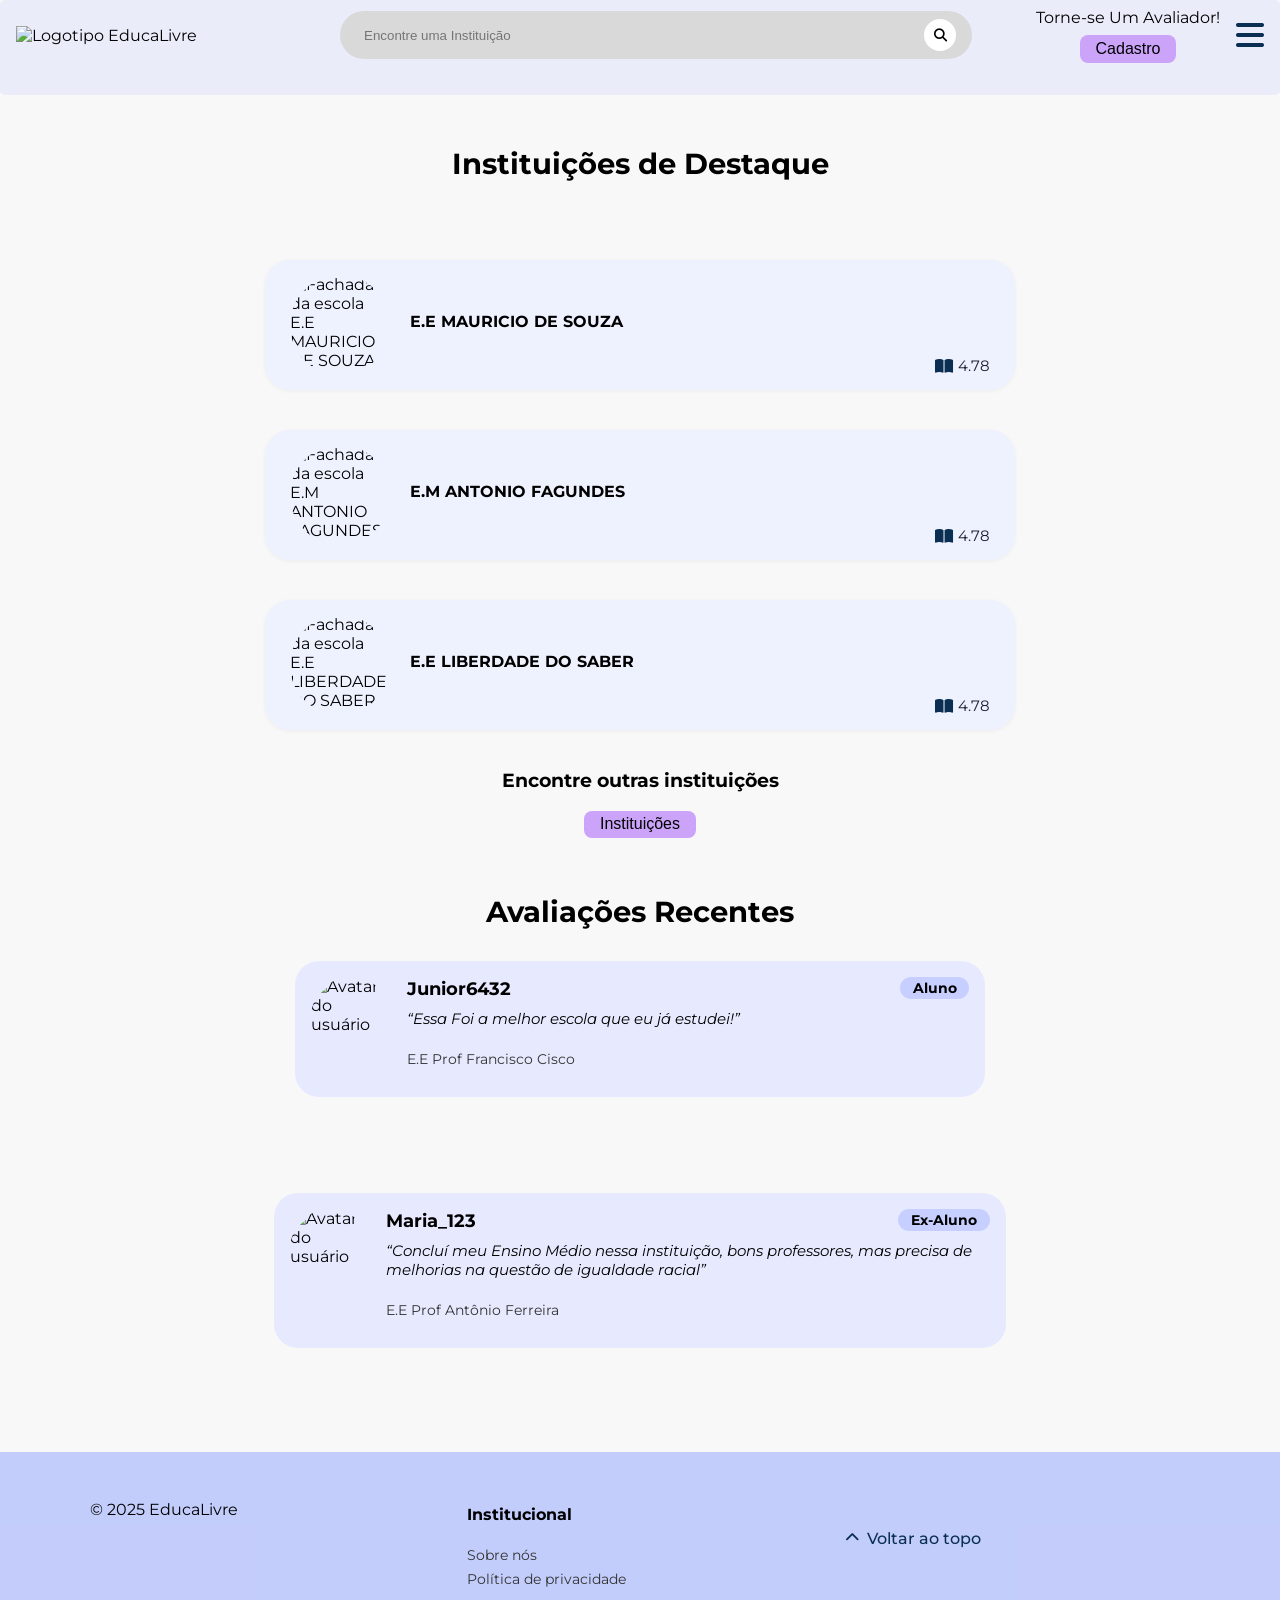
==== pages/index.html @ e604af33 "Termino de menu funcional, terminando alguns ajustes" ====
<!DOCTYPE html>
<html lang="pt-br">

<head>
  <meta charset="UTF-8">
  <meta name="viewport" content="width=device-width, initial-scale=1.0">
  <title>EducaLivre</title>
  <link rel="stylesheet" href="index.css">
  <!-- Font awesome para os ícones -->
  <link rel="stylesheet" href="https://cdnjs.cloudflare.com/ajax/libs/font-awesome/6.5.0/css/all.min.css" />
  <!-- Fonte Montserrat -->
  <link href="https://fonts.googleapis.com/css2?family=Material+Symbols+Outlined" rel="stylesheet" />
  <link href="https://fonts.googleapis.com/css2?family=Montserrat:wght@400;700&display=swap" rel="stylesheet" />
 
</head>

<body>
  <header class="cabecalho">
    <div class="logo">
      <img src="/img/Logo que fica no header.png" alt="Logotipo EducaLivre">
    </div>
    <div class="container-busca">
      <input type="text" placeholder="Encontre uma Instituição">
      <button aria-label="Buscar instituição"><i class="fas fa-search"></i></button>
    </div>
    <div class="actions">
      <span>Torne-se Um Avaliador!</span>
      <button onclick="window.location.href='cadastro.html' " class="cadastro-btn">Cadastro</button>
    </div>
    <div class="menu-icon">
      <i class="fas fa-bars"></i>
    </div>
    <nav class="menu-navegacao">
      <ul>
        <li><a href="index.html">Início</a></li>
        <li><a href="/pages/Sc.html">Sobre Nós</a></li>
        <li><a href="main.html">Instituições</a></li>
      </ul>
    </nav>
  </header>
    
  <main class="conteudo">
    <h1 class="titulo">Instituições de Destaque</h1>

    <section class="cards">
      <div class="container-cards">

        <div class="instituicao-card">
          <img
            src="https://img.freepik.com/vetores-gratis/cena-do-edificio-da-escola-grande_1308-32058.jpg?semt=ais_hybrid&w=740"
            alt="Fachada da escola E.E MAURICIO DE SOUZA" class="imagem-escola" />
          <div class="info-escola">
            <h2 class="nome-escola">E.E MAURICIO DE SOUZA</h2>
          </div>
          <div class="nota">
            <i class="fa-solid fa-book-open" style="color: #0a2f52;"></i>
            <span class="valor">4.78</span>
          </div>
        </div>

        <div class="instituicao-card">
          <img
            src="https://img.freepik.com/vetores-gratis/cena-do-edificio-da-escola-grande_1308-32058.jpg?semt=ais_hybrid&w=740"
            alt="Fachada da escola E.M ANTONIO FAGUNDES" class="imagem-escola" />
          <div class="info-escola">
            <h2 class="nome-escola">E.M ANTONIO FAGUNDES</h2>
          </div>
          <div class="nota">
            <i class="fa-solid fa-book-open" style="color: #0a2f52;"></i>
            <span class="valor">4.78</span>
          </div>
        </div>

        <div class="instituicao-card">
          <img
            src="https://img.freepik.com/vetores-gratis/cena-do-edificio-da-escola-grande_1308-32058.jpg?semt=ais_hybrid&w=740"
            alt="Fachada da escola E.E LIBERDADE DO SABER" class="imagem-escola" />
          <div class="info-escola">
            <h2 class="nome-escola">E.E LIBERDADE DO SABER</h2>
          </div>
          <div class="nota">
            <i class="fa-solid fa-book-open" style="color: #0a2f52;"></i>
            <span class="valor">4.78</span>
          </div>

        </div>

        <h3>Encontre outras instituições</h3>
        <button onclick="window.location.href='main.html' " class="cadastro-btn">Instituições</button>



        <section class="avaliacoes-recentes">
          <h2>Avaliações Recentes</h2>

          <div class="avaliacao-card">
            <img src="https://cdn-icons-png.flaticon.com/512/149/149071.png" alt="Avatar do usuário" class="avatar">
            <div class="avaliacao-conteudo">
              <div class="topo">
                <strong>Junior6432</strong>
                <span class="tag">Aluno</span>
              </div>
              <p class="comentario">“Essa Foi a melhor escola que eu já estudei!”</p>
              <p class="escola">E.E Prof Francisco Cisco</p>
            </div>
          </div>
      </div>

      <div class="avaliacao-card">
        <img src="https://cdn-icons-png.flaticon.com/512/149/149071.png" alt="Avatar do usuário" class="avatar">
        <div class="avaliacao-conteudo">
          <div class="topo">
            <strong>Maria_123</strong>
            <span class="tag">Ex-Aluno</span>
          </div>
          <p class="comentario">
            “Concluí meu Ensino Médio nessa instituição, bons professores, mas precisa de melhorias na questão de
            igualdade racial”
          </p>
          <p class="escola">E.E Prof Antônio Ferreira</p>

        </div>
      </div>
      </div>
    </section>

    </div>

    </section>
  </main>
  <footer class="rodape">
    <div class="rodape-conteudo">


      <p>&copy; 2025 EducaLivre</p>


      <div class="rodape-links">
        <h4>Institucional</h4>
        <ul>
          <li><a href="/pages/Sc.html">Sobre nós</a></li>
          <li><a href="#">Política de privacidade</a></li>
        </ul>
      </div>
      <a href="#" class="voltar-topo">
        <i class="fas fa-chevron-up"></i> Voltar ao topo
      </a>
    </div>
  </footer>
   <script src="./code.js"></script>
</body>

</html>
---- pages/index.css ----
@import url('https://fonts.googleapis.com/css2?family=Montserrat:wght@400;700&display=swap');

body {
  font-family: 'Montserrat', Arial, sans-serif;
  background-color: #f8f6f6c2;
  margin: 0;
}

.cabecalho {
  display: grid;
  gap: 1rem;
  padding: 0.5rem 1rem;
  align-items: center;
  background-color: #5272ff18;
  border-radius: 5px;
  grid-template-areas:
    "logo"
    "busca"
    "actions"
    "menu";
  grid-template-columns: 1fr;
}
/* Ícone do menu (visível sempre) */
.menu-icon {
  grid-area: menu;
  display: flex;
  justify-content: flex-end;
  cursor: pointer;
}

.menu-icon i {
  font-size: 2rem;
}

/* Menu escondido por padrão com altura 0 e transição suave */
.menu-navegacao {
  overflow: hidden;
  max-height: 0;
  transition: max-height 0.4s ease-in-out;
  background-color: white;
  border-radius: 0.5rem;
  padding: 0 1rem;
  margin-top: 0.5rem;
  box-shadow: 0 4px 12px rgba(0,0,0,0.15);
}

/* Quando o menu estiver ativo, ele se expande */
.menu-navegacao.ativo {
  max-height: 500px; /* Valor grande o suficiente para mostrar tudo */
  padding: 1rem;
}

/* Lista interna do menu */
.menu-navegacao ul {
  list-style: none;
  padding: 0;
  margin: 0;
}

.menu-navegacao li {
  margin-bottom: 0.8rem;
}

.menu-navegacao li a {
  text-decoration: none;
  color: #0a2f52;
  font-weight: 600;
  font-size: 1rem;
  transition: color 0.3s;
}

.menu-navegacao li a:hover {
  color: #5272ff;
}

/* Mostra o ícone do menu sempre */
.menu-icon {
  display: flex;
  justify-content: flex-end;
  align-items: center;
  cursor: pointer;
}

.menu-icon i {
  font-size: 2rem;
  color: #0a2f52;
}

@media (min-width: 600px) {
  .cabecalho {
    grid-template-areas:
      "logo busca"
      "actions menu";
    grid-template-columns: 2fr 1fr;
  }
}

@media (min-width: 900px) {
  .cabecalho {
    grid-template-areas:
      "logo busca actions menu";
    grid-template-columns: 260px 1fr auto auto;
  }
}

.logo {
  grid-area: logo;
  display: flex;
  align-items: center;
}

.logo img {
  min-width: 160px;
  max-width: 100%;
}

.container-busca {
  grid-area: busca;
  display: grid;
  grid-template-columns: 1fr auto;
  align-items: center;
  background-color: #d9d9d9;
  border-radius: 2rem;
  padding: 0.5rem 1rem;
  max-width: 600px;
  width: 100%;
  margin: 0 auto;
}

.container-busca input {
  border: none;
  background: transparent;
  outline: none;
  padding: 0.5rem;
  width: 100%;
}

.container-busca button {
  background: white;
  border: none;
  border-radius: 50%;
  width: 2rem;
  height: 2rem;
  display: flex;
  align-items: center;
  justify-content: center;
  cursor: pointer;
}

.actions {
  grid-area: actions;
  display: flex;
  flex-direction: column;
  align-items: center;
  gap: 0.5rem;
}

.cadastro-btn {
  background-color: #cba4f9;
  border: none;
  border-radius: 0.5rem;
  padding: 0.3rem 1rem;
  cursor: pointer;
  font-size: 1rem;
}

.menu-icon {
  grid-area: menu;
  display: flex;
  justify-content: flex-end;
}

.menu-icon i {
  font-size: 2rem;
  cursor: pointer;
}

.conteudo {
  display: flex;
  flex-direction: column;
  align-items: center;
  justify-content: center;
  padding: 2rem;
}

@media (min-width: 600px) {
  .conteudo {
    grid-template-areas:
      "titulo titulo"
      "cards cards";
    grid-template-columns: 1fr 1fr;
  }
}

.titulo {
  grid-area: titulo;
  text-align: center;
  font-size: 1.8rem;
  font-weight: bold;
}

.container-cards {
  display: flex;
  flex-direction: column;
  align-items: center;
  justify-content: center;
  padding: 40px 0;
}

.instituicao-card {
  display: flex;
  align-items: center;
  background-color: #eef2ff;
  border-radius: 25px;
  padding: 15px 25px;
  margin: 20px auto;
  width: 700px;
  max-width: 90%;
  position: relative;
  box-shadow: 0 1px 4px rgba(0, 0, 0, 0.05);
}

.imagem-escola {
  width: 100px;
  height: 100px;
  border-radius: 50%;
  object-fit: cover;
  margin-right: 20px;
}

.info-escola {
  display: flex;
  flex-direction: column;
  justify-content: flex-start;
  flex-grow: 1;
}

.nome-escola {
  font-weight: 700;
  margin: 0 0 8px 0;
  font-size: 1rem;
}

/*ainda não está em uso, é pra quando for colocar os selos*/
.selos {
  display: flex;
  gap: 10px;
}

.selo {
  width: 24px;
  height: 24px;
  border-radius: 50%;
  object-fit: cover;
}

.nota {
  display: flex;
  align-items: center;
  gap: 5px;
  font-size: 0.95rem;
  position: absolute;
  bottom: 15px;
  right: 25px;
  color: #1e1e2f;
}

/* tamanho do icone livro*/
.nota i {
  font-size: 1rem;
}

/* Estilo da seção de avaliações */
.avaliacoes-recentes {
  padding: 2rem;
  max-width: 800px;
  margin: 0 auto;
}

.avaliacoes-recentes h2 {
  text-align: center;
  font-size: 1.8rem;
  font-weight: bold;
  margin-bottom: 2rem;
}

/* Cada avaliação em forma de cartão */
.avaliacao-card {
  display: flex;
  align-items: flex-start;
  background-color: #e7eaff;
  padding: 1rem;
  border-radius: 1.5rem;
  margin-bottom: 1.5rem;
  gap: 1rem;
  width: 700px;
  max-width: 90%;
  margin-left: auto;
  margin-right: auto;
}

/* Foto/avatar do usuário */
.avatar {
  width: 80px;
  height: 80px;
  border-radius: 50%;
}

/* Área de conteúdo da avaliação */
.avaliacao-conteudo {
  flex: 1;
  display: flex;
  flex-direction: column;
  gap: 0.3rem;
}

/* Nome e tag de tipo de usuário */
.topo {
  display: flex;
  justify-content: space-between;
  align-items: center;
}

.topo strong {
  font-size: 1.1rem;
}

/* Tag como "Aluno", "Ex-Aluno" etc */
.tag {
  background-color: #c6cfff;
  padding: 0.2rem 0.8rem;
  border-radius: 1rem;
  font-size: 0.85rem;
  font-weight: bold;
}

/* Comentário */
.comentario {
  font-size: 0.95rem;
  font-style: italic;
  margin: 0.3rem 0;
}

/* Nome da escola */
.escola {
  font-size: 0.85rem;
  color: #333;
}


.rodape {
  background-color: #5272ff53;
  padding: 2rem 1rem;
  margin-top: 3rem;
}

.rodape-conteudo {
  max-width: 1100px;
  margin: 0 auto;
  display: grid;
  gap: 2rem;
  grid-template-columns: 1fr;
  text-align: center;

}

.rodape-links ul {
  list-style: none;
  padding: 0;
  margin: 0;
}

.rodape-links li {
  margin-bottom: 0.3rem;
}

.rodape-links a {
  text-decoration: none;
  color: #333;
  font-size: 0.9rem;
}

.rodape-links a:hover {
  text-decoration: underline;
}

/* Responsividade */
@media (min-width: 768px) {
  .rodape-conteudo {
    grid-template-columns: repeat(3, 1fr);
    text-align: left;
    justify-content: space-between;

  }
}

/* estilo do botão de ir pro começo da pagina*/
.voltar-topo {
  display: inline-flex;
  align-items: center;
  gap: 0.5rem;
  color: #0a2f52;
  text-decoration: none;
  font-weight: 500;
  font-size: 1rem;
  transition: color 0.3s;
}

.voltar-topo i {
  font-size: 0.9rem;
  justify-content: end;
}

.voltar-topo:hover {
  color: #2121cc;
  text-decoration: underline;
}
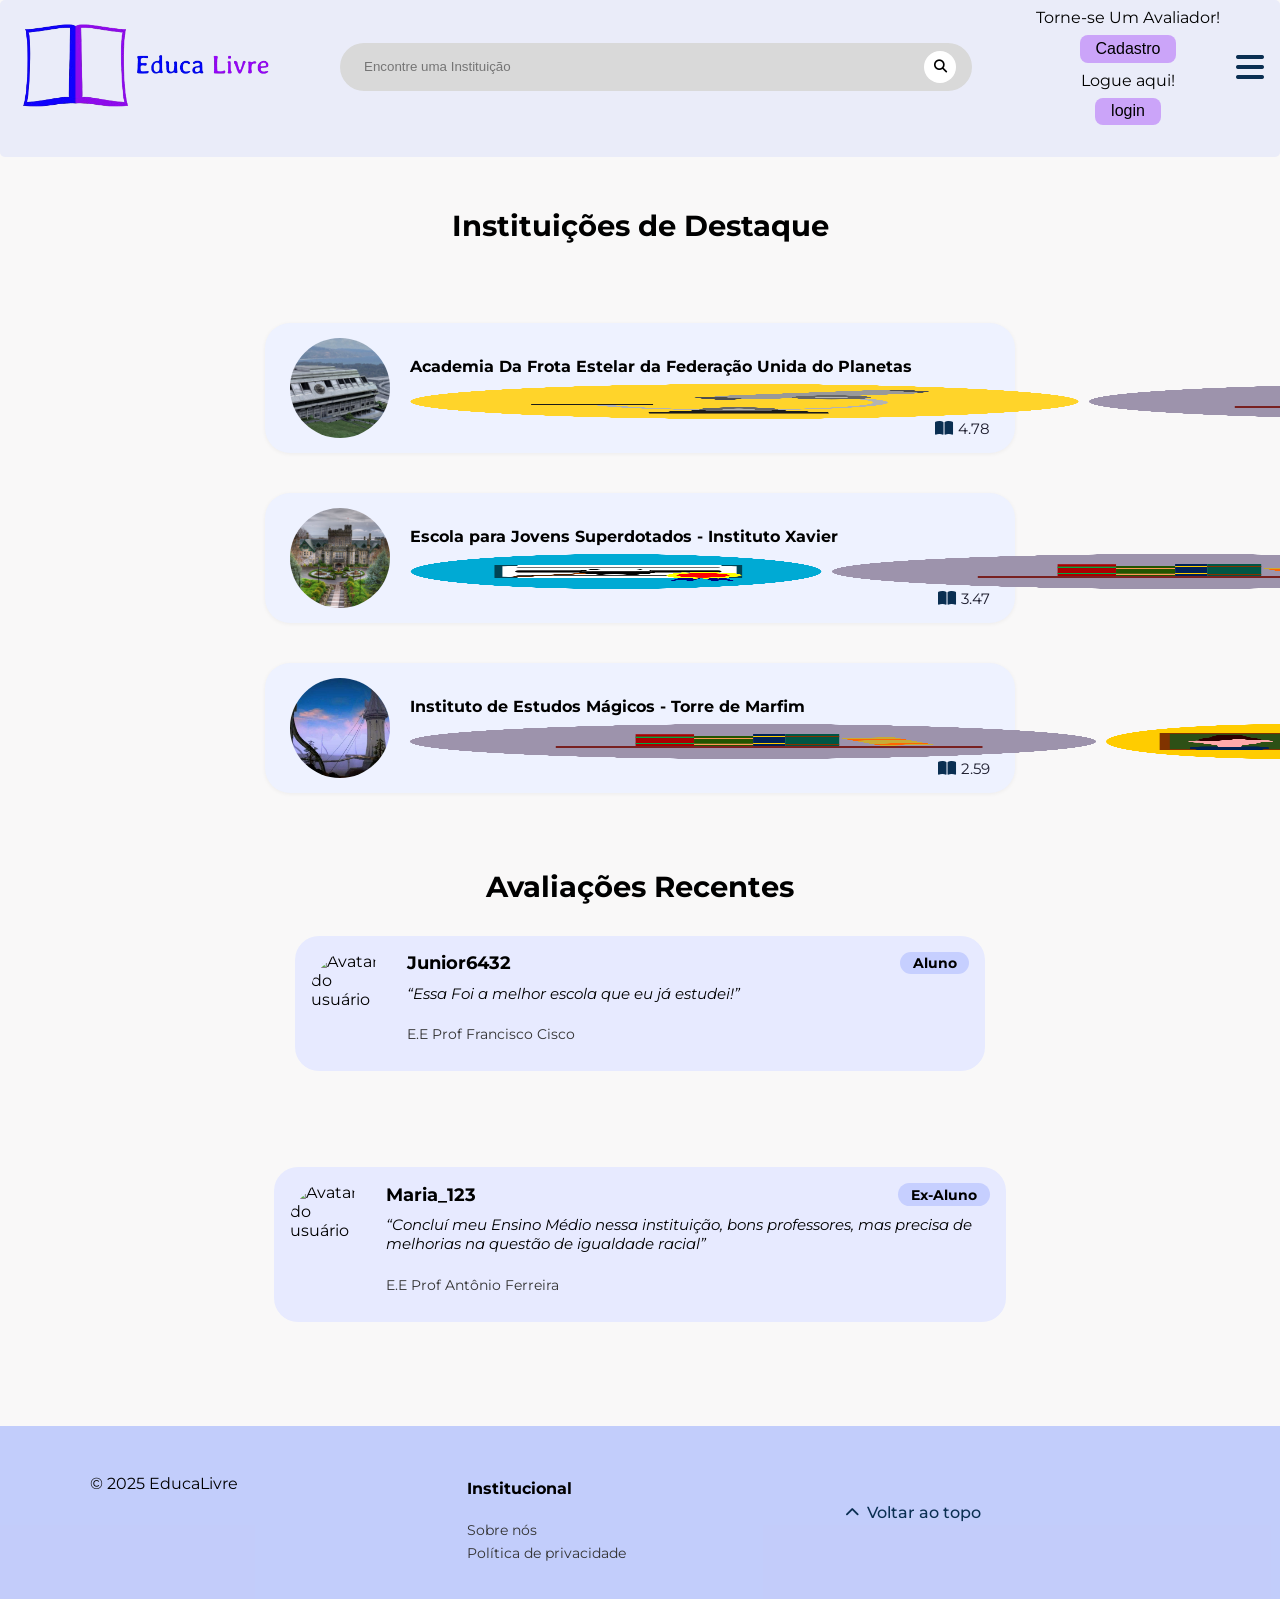
==== commit 74ff0b4f: "branch com o código atualizado do dia seg, 23 de jun de 2025 00:11:43" ====
--- a/pages/index.html
+++ b/pages/index.html
@@ -26,15 +26,18 @@
     <div class="actions">
       <span>Torne-se Um Avaliador!</span>
       <button onclick="window.location.href='cadastro.html' " class="cadastro-btn">Cadastro</button>
+      <span>Logue aqui!</span>
+      <button onclick="window.location.href='login.html' " class="cadastro-btn">login</button>
     </div>
     <div class="menu-icon">
       <i class="fas fa-bars"></i>
     </div>
     <nav class="menu-navegacao">
       <ul>
-        <li><a href="index.html">Início</a></li>
+        <li><a href="cadastro.html">Cadastrar-se</a></li>
+        <li><a href="login.html">Login</a></li>
+        <li><a href="/pages/priv.html">Política de Privacidade</a></li>
         <li><a href="/pages/Sc.html">Sobre Nós</a></li>
-        <li><a href="main.html">Instituições</a></li>
       </ul>
     </nav>
   </header>
@@ -47,10 +50,19 @@
 
         <div class="instituicao-card">
           <img
-            src="https://img.freepik.com/vetores-gratis/cena-do-edificio-da-escola-grande_1308-32058.jpg?semt=ais_hybrid&w=740"
-            alt="Fachada da escola E.E MAURICIO DE SOUZA" class="imagem-escola" />
+            src="/img/01escola.jpg"
+            alt="Prédio Principal da Academia da Frota Estelar" class="imagem-escola" />
           <div class="info-escola">
-            <h2 class="nome-escola">E.E MAURICIO DE SOUZA</h2>
+            <h2 class="nome-escola">Academia Da Frota Estelar da Federação Unida do Planetas</h2>
+            <div class="selo">
+              <img src="/img/selos/educa/03.png" alt="Selo de Apoio à Iniciação Científica e Projetos">
+              <img src="/img/selos/educa/05.png" alt="Selo de Biblioteca Atualizada">
+              <img src="/img/selos/educa/04.png" alt="Selo de Participação Estudantil">
+              <img src="/img/selos/educa/07.png" alt="Selo de Qualificação Docente">
+              <img src="/img/selos/igual/06.png" alt="Selo de Liderança Feminina">
+              <img src="/img/selos/igual/04.png" alt="Selo de Igualdade Salarial">
+              <img src="/img/selos/igual/03.png" alt="Selo de Banheiros Neutros ou Inclusivos">
+            </div>
           </div>
           <div class="nota">
             <i class="fa-solid fa-book-open" style="color: #0a2f52;"></i>
@@ -60,35 +72,44 @@
 
         <div class="instituicao-card">
           <img
-            src="https://img.freepik.com/vetores-gratis/cena-do-edificio-da-escola-grande_1308-32058.jpg?semt=ais_hybrid&w=740"
+            src="/img/03escola.jpg"
             alt="Fachada da escola E.M ANTONIO FAGUNDES" class="imagem-escola" />
           <div class="info-escola">
-            <h2 class="nome-escola">E.M ANTONIO FAGUNDES</h2>
+            <h2 class="nome-escola">Escola para Jovens Superdotados - Instituto Xavier</h2>
+            <div class="selo">
+              <img src="/img/selos/educa/06.png" alt="Selo de Transparência Acadêmica">
+              <img src="/img/selos/educa/05.png" alt="Selo de Biblioteca Atualizada">
+              <img src="/img/selos/educa/04.png" alt="Selo de Participação Estudantil">
+              <img src="/img/selos/igual/02.png" alt="Selo de Representatividade Curricular">
+              <img src="/img/selos/igual/04.png" alt="Selo de Igualdade Salarial">
+            </div>
           </div>
           <div class="nota">
             <i class="fa-solid fa-book-open" style="color: #0a2f52;"></i>
-            <span class="valor">4.78</span>
+            <span class="valor">3.47</span>
           </div>
         </div>
 
         <div class="instituicao-card">
           <img
-            src="https://img.freepik.com/vetores-gratis/cena-do-edificio-da-escola-grande_1308-32058.jpg?semt=ais_hybrid&w=740"
-            alt="Fachada da escola E.E LIBERDADE DO SABER" class="imagem-escola" />
+            src="/img/02escola.jpg"
+            alt="Panorama da Torre de Marfin" class="imagem-escola" />
           <div class="info-escola">
-            <h2 class="nome-escola">E.E LIBERDADE DO SABER</h2>
+            <h2 class="nome-escola">Instituto de Estudos Mágicos - Torre de Marfim</h2>
+            <div class="selo">
+              <img src="/img/selos/educa/05.png" alt="Selo de Transparência Acadêmica">
+              <img src="/img/selos/educa/07.png" alt="Selo de Biblioteca Atualizada">
+              <img src="/img/selos/educa/06.png" alt="Selo de Participação Estudantil">
+              <img src="/img/selos/igual/03.png" alt="Selo de Representatividade Curricular">
+              <img src="/img/selos/igual/01.png" alt="Selo de Igualdade Salarial">
+            </div>
           </div>
           <div class="nota">
             <i class="fa-solid fa-book-open" style="color: #0a2f52;"></i>
-            <span class="valor">4.78</span>
+            <span class="valor">2.59</span>
           </div>
 
         </div>
-
-        <h3>Encontre outras instituições</h3>
-        <button onclick="window.location.href='main.html' " class="cadastro-btn">Instituições</button>
-
-
 
         <section class="avaliacoes-recentes">
           <h2>Avaliações Recentes</h2>
@@ -139,7 +160,7 @@
         <h4>Institucional</h4>
         <ul>
           <li><a href="/pages/Sc.html">Sobre nós</a></li>
-          <li><a href="#">Política de privacidade</a></li>
+          <li><a href="/pages/priv.html">Política de privacidade</a></li>
         </ul>
       </div>
       <a href="#" class="voltar-topo">
--- a/pages/index.css
+++ b/pages/index.css
@@ -242,14 +242,13 @@
 }
 
 /*ainda não está em uso, é pra quando for colocar os selos*/
-.selos {
+.selo {
   display: flex;
   gap: 10px;
 }
 
 .selo {
-  width: 24px;
-  height: 24px;
+  height: 35px;
   border-radius: 50%;
   object-fit: cover;
 }
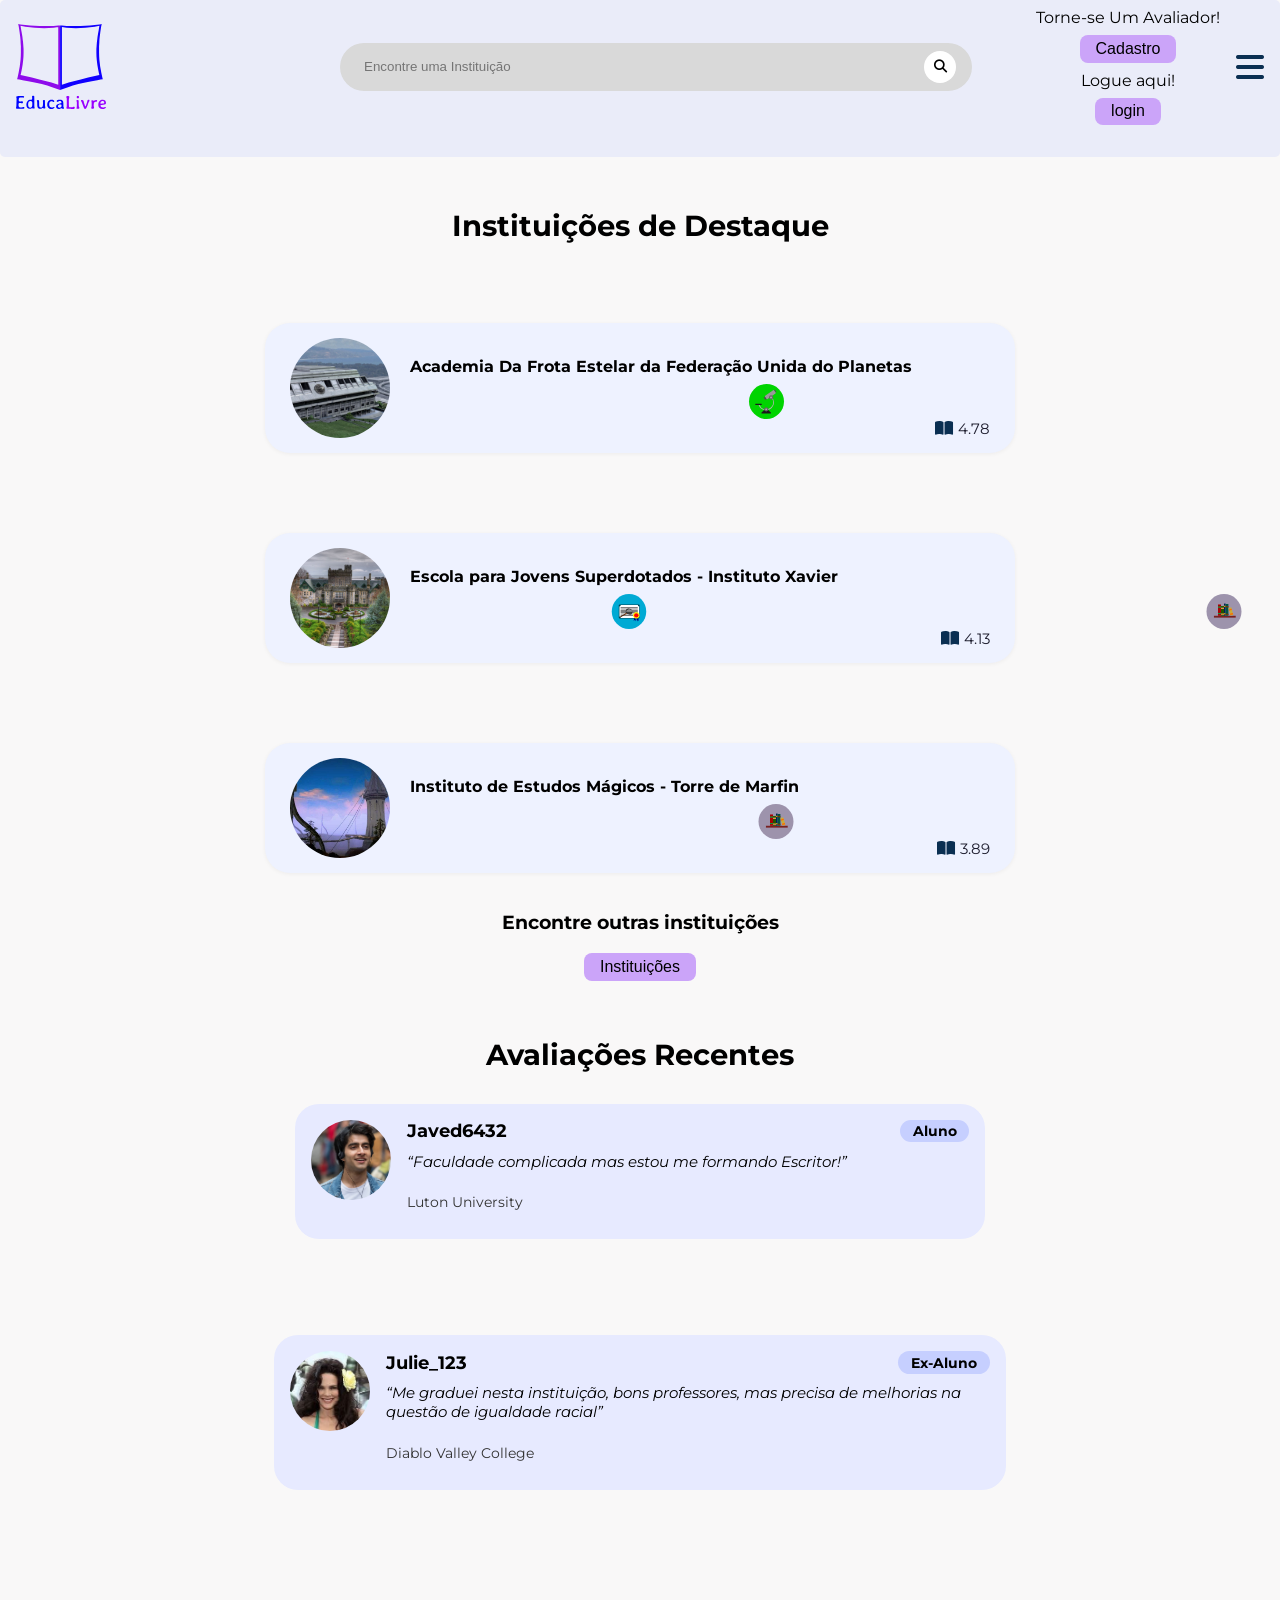
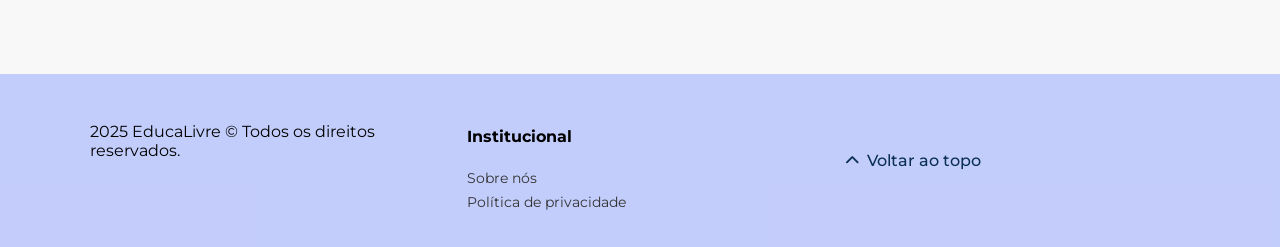
==== commit 604e8f0f: "Novo Update SVG e Correções" ====
--- a/pages/index.html
+++ b/pages/index.html
@@ -11,13 +11,13 @@
   <!-- Fonte Montserrat -->
   <link href="https://fonts.googleapis.com/css2?family=Material+Symbols+Outlined" rel="stylesheet" />
   <link href="https://fonts.googleapis.com/css2?family=Montserrat:wght@400;700&display=swap" rel="stylesheet" />
- 
+
 </head>
 
 <body>
   <header class="cabecalho">
     <div class="logo">
-      <img src="/img/Logo que fica no header.png" alt="Logotipo EducaLivre">
+      <img src="/img/Logo.svg" alt="Logotipo EducaLivre">
     </div>
     <div class="container-busca">
       <input type="text" placeholder="Encontre uma Instituição">
@@ -41,27 +41,27 @@
       </ul>
     </nav>
   </header>
-    
+
   <main class="conteudo">
     <h1 class="titulo">Instituições de Destaque</h1>
 
     <section class="cards">
       <div class="container-cards">
-
         <div class="instituicao-card">
-          <img
-            src="/img/01escola.jpg"
-            alt="Prédio Principal da Academia da Frota Estelar" class="imagem-escola" />
+          <img src="/img/01escola.jpg" alt="Fachada da Academia Da Frota Estelar da Federação Unida do Planetas"
+            class="imagem-escola" />
           <div class="info-escola">
             <h2 class="nome-escola">Academia Da Frota Estelar da Federação Unida do Planetas</h2>
             <div class="selo">
-              <img src="/img/selos/educa/03.png" alt="Selo de Apoio à Iniciação Científica e Projetos">
-              <img src="/img/selos/educa/05.png" alt="Selo de Biblioteca Atualizada">
-              <img src="/img/selos/educa/04.png" alt="Selo de Participação Estudantil">
-              <img src="/img/selos/educa/07.png" alt="Selo de Qualificação Docente">
-              <img src="/img/selos/igual/06.png" alt="Selo de Liderança Feminina">
-              <img src="/img/selos/igual/04.png" alt="Selo de Igualdade Salarial">
-              <img src="/img/selos/igual/03.png" alt="Selo de Banheiros Neutros ou Inclusivos">
+              <img src="/img/selos/educa/03.svg" alt="Selo de Apoio à Iniciação Científica e Projetos">
+              <img src="/img/selos/educa/05.svg" alt="Selo de Biblioteca Atualizada">
+              <img src="/img/selos/educa/04.svg" alt="Selo de Participação Estudantil">
+              <img src="/img/selos/educa/07.svg" alt="Selo de Qualificação Docente">
+              <img src="/img/selos/igual/06.svg" alt="Selo de Liderança Feminina">
+              <img src="/img/selos/igual/04.svg" alt="Selo de Igualdade Salarial">
+              <img src="/img/selos/igual/03.svg" alt="Selo de Banheiros Neutros ou Inclusivos">
+              <img src="/img/selos/eco/03.svg" alt="Selo de Transporte">
+              <img src="/img/selos/eco/01.svg" alt="Selo de Eco Friendly">
             </div>
           </div>
           <div class="nota">
@@ -69,93 +69,89 @@
             <span class="valor">4.78</span>
           </div>
         </div>
-
-        <div class="instituicao-card">
-          <img
-            src="/img/03escola.jpg"
-            alt="Fachada da escola E.M ANTONIO FAGUNDES" class="imagem-escola" />
-          <div class="info-escola">
-            <h2 class="nome-escola">Escola para Jovens Superdotados - Instituto Xavier</h2>
-            <div class="selo">
-              <img src="/img/selos/educa/06.png" alt="Selo de Transparência Acadêmica">
-              <img src="/img/selos/educa/05.png" alt="Selo de Biblioteca Atualizada">
-              <img src="/img/selos/educa/04.png" alt="Selo de Participação Estudantil">
-              <img src="/img/selos/igual/02.png" alt="Selo de Representatividade Curricular">
-              <img src="/img/selos/igual/04.png" alt="Selo de Igualdade Salarial">
+        <div class="container-cards">
+          <div class="instituicao-card">
+            <img src="/img/03escola.jpg" alt="Escola para Jovens Superdotados - Instituto Xavier"
+              class="imagem-escola" />
+            <div class="info-escola">
+              <h2 class="nome-escola">Escola para Jovens Superdotados - Instituto Xavier</h2>
+              <div class="selo">
+                <img src="/img/selos/educa/06.svg" alt="Selo de Transparência Acadêmica">
+                <img src="/img/selos/educa/05.svg" alt="Selo de Biblioteca Atualizada">
+                <img src="/img/selos/educa/07.svg" alt="Selo de Qualificação Docente">
+                <img src="/img/selos/educa/04.svg" alt="Selo de Participação Estudantil">
+                <img src="/img/selos/igual/02.svg" alt="Selo de Representatividade Curricular">
+                <img src="/img/selos/igual/04.svg" alt="Selo de Igualdade Salarial">
+                <img src="/img/selos/eco/03.svg" alt="Selo de Transporte">
+              </div>
+            </div>
+            <div class="nota">
+              <i class="fa-solid fa-book-open" style="color: #0a2f52;"></i>
+              <span class="valor">4.13</span>
             </div>
           </div>
-          <div class="nota">
-            <i class="fa-solid fa-book-open" style="color: #0a2f52;"></i>
-            <span class="valor">3.47</span>
+          <div class="container-cards">
+            <div class="instituicao-card">
+              <img src="/img/02escola.jpg" alt="Panorama do Instituto de Estudos Mágicos - Torre de Marfin"
+                class="imagem-escola" />
+              <div class="info-escola">
+                <h2 class="nome-escola">Instituto de Estudos Mágicos - Torre de Marfin</h2>
+                <div class="selo">
+                  <img src="/img/selos/educa/05.svg" alt="Selo de Transparência Acadêmica">
+                  <img src="/img/selos/educa/07.svg" alt="Selo de Biblioteca Atualizada">
+                  <img src="/img/selos/educa/06.svg" alt="Selo de Participação Estudantil">
+                  <img src="/img/selos/igual/03.svg" alt="Selo de Representatividade Curricular">
+                  <img src="/img/selos/igual/01.svg" alt="Selo de Igualdade Salarial">
+                </div>
+              </div>
+              <div class="nota">
+                <i class="fa-solid fa-book-open" style="color: #0a2f52;"></i>
+                <span class="valor">3.89</span>
+              </div>
+            </div>
+
+            <h3>Encontre outras instituições</h3>
+            <button onclick="window.location.href='main.html' " class="cadastro-btn">Instituições</button>
+
+            <section class="avaliacoes-recentes">
+              <h2>Avaliações Recentes</h2>
+
+              <div class="avaliacao-card">
+                <img src="/img/users/javed6432.jpg" alt="Avatar do usuário" class="avatar">
+                <div class="avaliacao-conteudo">
+                  <div class="topo">
+                    <strong>Javed6432</strong>
+                    <span class="tag">Aluno</span>
+                  </div>
+                  <p class="comentario">“Faculdade complicada mas estou me formando Escritor!”</p>
+                  <p class="escola">Luton University</p>
+                </div>
+              </div>
+          </div>
+
+          <div class="avaliacao-card">
+            <img src="/img/users/julie_123.jpg" alt="Avatar do usuário" class="avatar">
+            <div class="avaliacao-conteudo">
+              <div class="topo">
+                <strong>Julie_123</strong>
+                <span class="tag">Ex-Aluno</span>
+              </div>
+              <p class="comentario">
+                “Me graduei nesta instituição, bons professores, mas precisa de melhorias na questão de
+                igualdade racial”
+              </p>
+              <p class="escola">Diablo Valley College</p>
+            </div>
           </div>
         </div>
-
-        <div class="instituicao-card">
-          <img
-            src="/img/02escola.jpg"
-            alt="Panorama da Torre de Marfin" class="imagem-escola" />
-          <div class="info-escola">
-            <h2 class="nome-escola">Instituto de Estudos Mágicos - Torre de Marfim</h2>
-            <div class="selo">
-              <img src="/img/selos/educa/05.png" alt="Selo de Transparência Acadêmica">
-              <img src="/img/selos/educa/07.png" alt="Selo de Biblioteca Atualizada">
-              <img src="/img/selos/educa/06.png" alt="Selo de Participação Estudantil">
-              <img src="/img/selos/igual/03.png" alt="Selo de Representatividade Curricular">
-              <img src="/img/selos/igual/01.png" alt="Selo de Igualdade Salarial">
-            </div>
-          </div>
-          <div class="nota">
-            <i class="fa-solid fa-book-open" style="color: #0a2f52;"></i>
-            <span class="valor">2.59</span>
-          </div>
-
-        </div>
-
-        <section class="avaliacoes-recentes">
-          <h2>Avaliações Recentes</h2>
-
-          <div class="avaliacao-card">
-            <img src="https://cdn-icons-png.flaticon.com/512/149/149071.png" alt="Avatar do usuário" class="avatar">
-            <div class="avaliacao-conteudo">
-              <div class="topo">
-                <strong>Junior6432</strong>
-                <span class="tag">Aluno</span>
-              </div>
-              <p class="comentario">“Essa Foi a melhor escola que eu já estudei!”</p>
-              <p class="escola">E.E Prof Francisco Cisco</p>
-            </div>
-          </div>
-      </div>
-
-      <div class="avaliacao-card">
-        <img src="https://cdn-icons-png.flaticon.com/512/149/149071.png" alt="Avatar do usuário" class="avatar">
-        <div class="avaliacao-conteudo">
-          <div class="topo">
-            <strong>Maria_123</strong>
-            <span class="tag">Ex-Aluno</span>
-          </div>
-          <p class="comentario">
-            “Concluí meu Ensino Médio nessa instituição, bons professores, mas precisa de melhorias na questão de
-            igualdade racial”
-          </p>
-          <p class="escola">E.E Prof Antônio Ferreira</p>
-
-        </div>
-      </div>
-      </div>
     </section>
-
-    </div>
+  </div>
 
     </section>
   </main>
   <footer class="rodape">
     <div class="rodape-conteudo">
-
-
-      <p>&copy; 2025 EducaLivre</p>
-
-
+      <p>2025 EducaLivre © Todos os direitos reservados.</p>
       <div class="rodape-links">
         <h4>Institucional</h4>
         <ul>
@@ -168,7 +164,7 @@
       </a>
     </div>
   </footer>
-   <script src="./code.js"></script>
+  <script src="./code.js"></script>
 </body>
 
 </html>
--- a/pages/index.css
+++ b/pages/index.css
@@ -104,14 +104,15 @@
 }
 
 .logo {
+  height: 50px;
   grid-area: logo;
   display: flex;
   align-items: center;
 }
 
 .logo img {
-  min-width: 160px;
-  max-width: 100%;
+  min-width: 30px;
+  max-width: 90px;
 }
 
 .container-busca {
@@ -248,6 +249,7 @@
 }
 
 .selo {
+  width: 24px;
   height: 35px;
   border-radius: 50%;
   object-fit: cover;
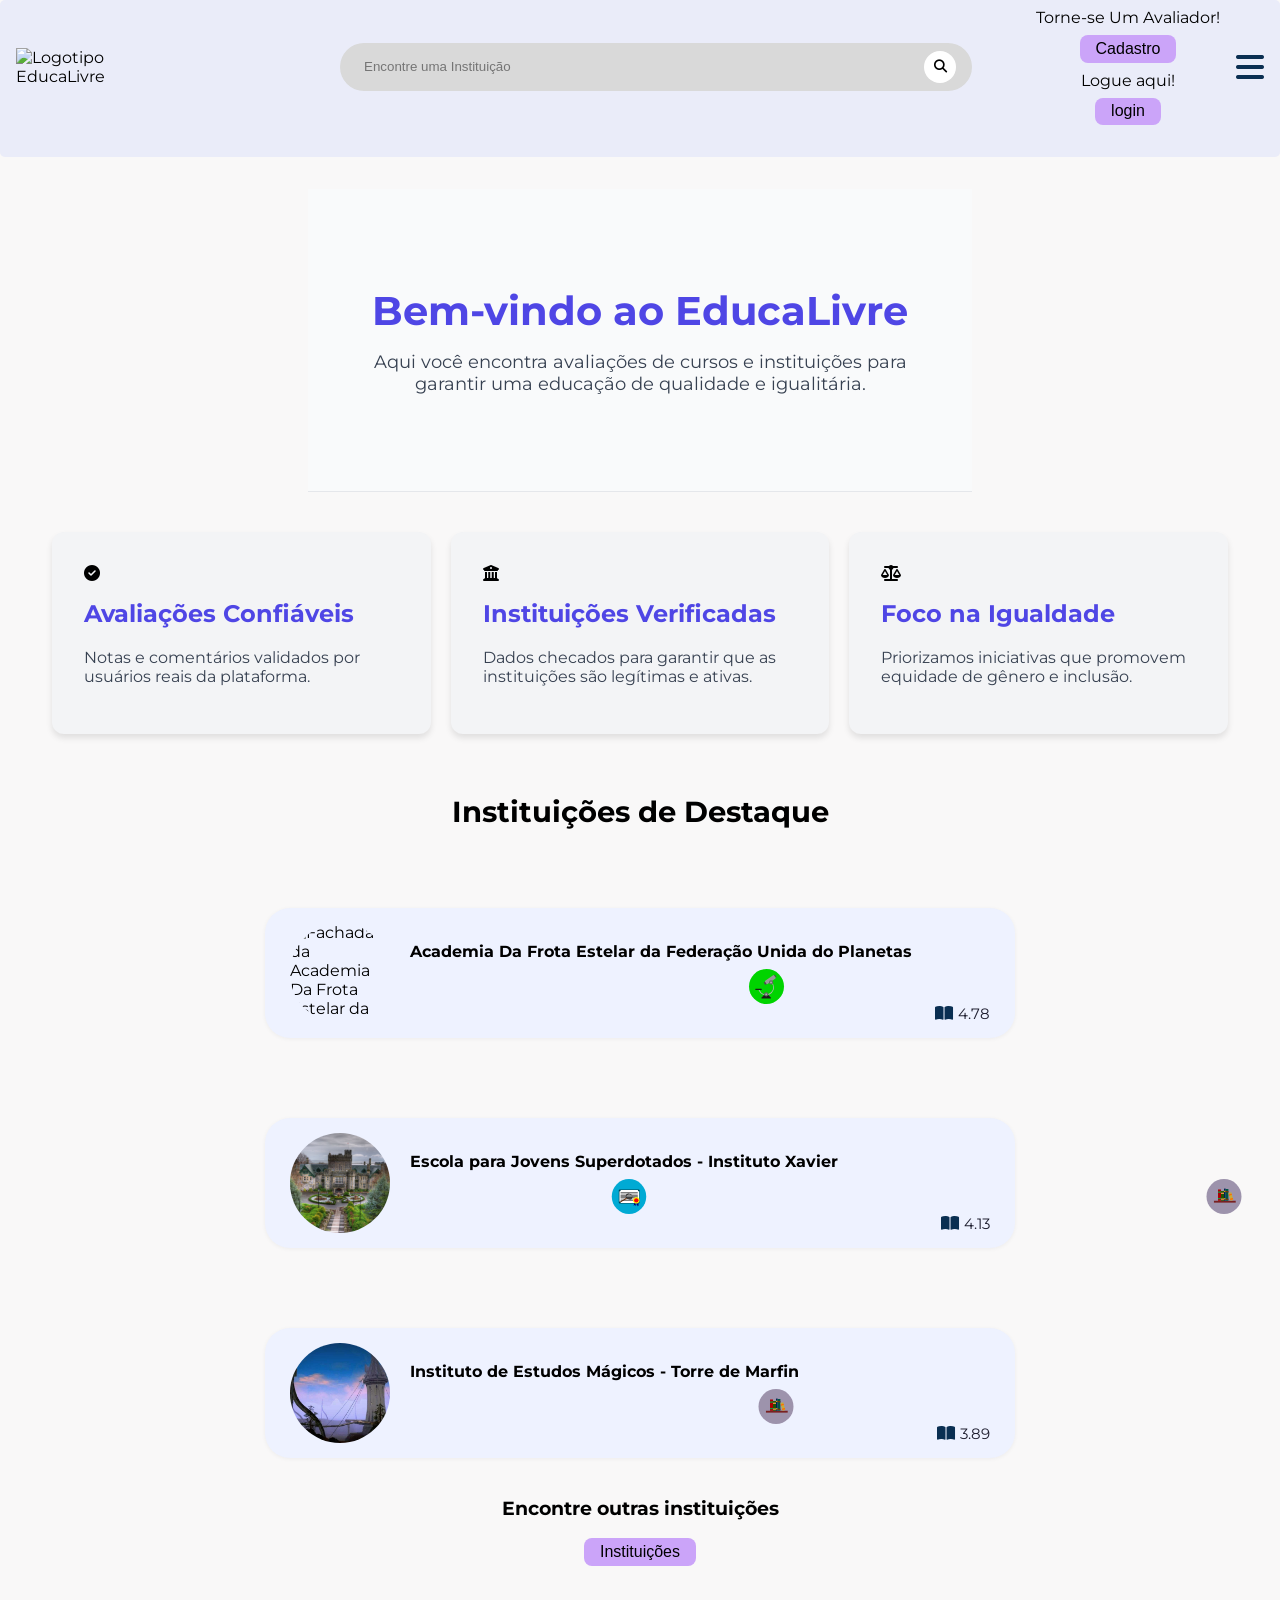
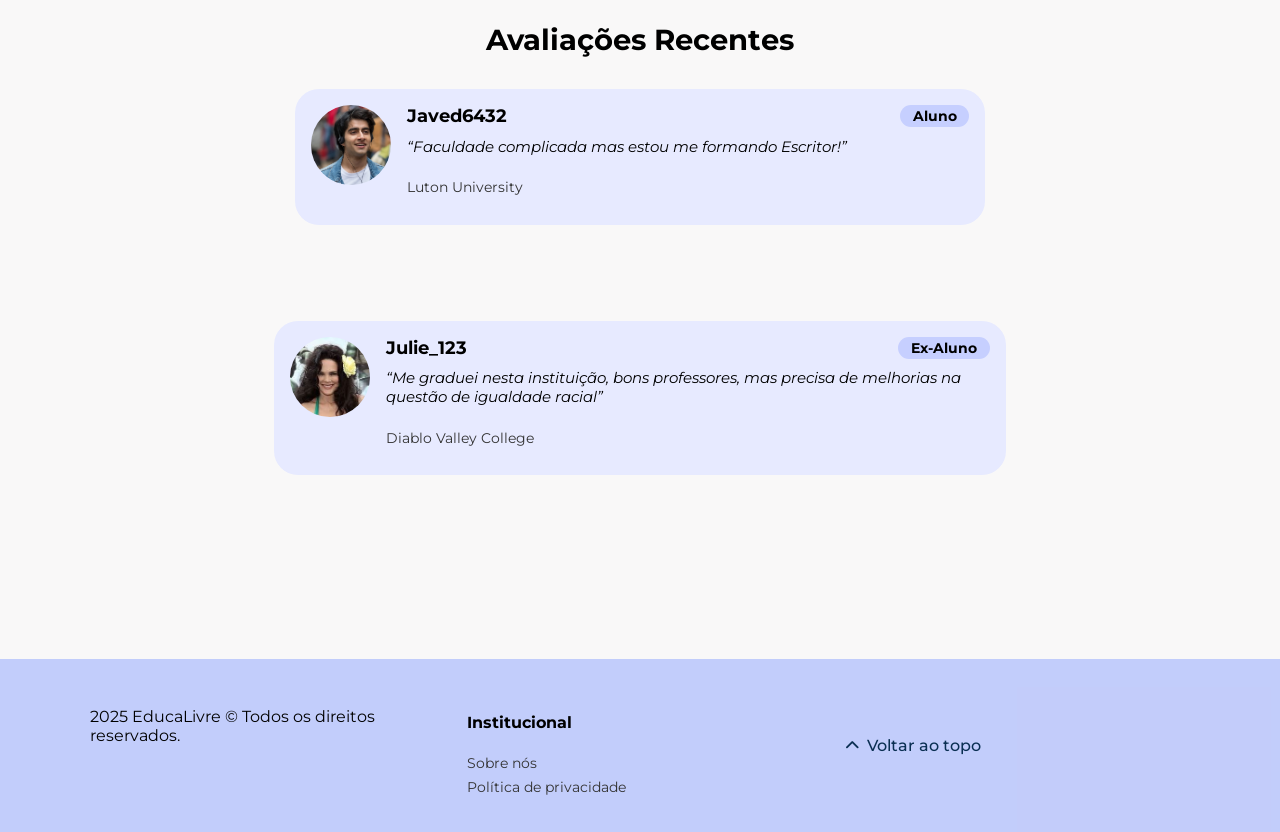
==== commit 2584efe8: "Melhoria Página inicial" ====
--- a/pages/index.html
+++ b/pages/index.html
@@ -17,7 +17,7 @@
 <body>
   <header class="cabecalho">
     <div class="logo">
-      <img src="/img/Logo.svg" alt="Logotipo EducaLivre">
+      <img src="/EducaLivre/img/Logo.svg" alt="Logotipo EducaLivre">
     </div>
     <div class="container-busca">
       <input type="text" placeholder="Encontre uma Instituição">
@@ -43,12 +43,36 @@
   </header>
 
   <main class="conteudo">
-    <h1 class="titulo">Instituições de Destaque</h1>
+    
+        <section class="hero">
+            <h1>Bem-vindo ao EducaLivre</h1>
+            <p>Aqui você encontra avaliações de cursos e instituições para garantir uma educação de qualidade e igualitária.</p>
 
+          </section>
+          <section class="destaques">
+            <div class="card-container">
+              <div class="card">
+                <i class="fas fa-check-circle icon"></i>
+                <h2>Avaliações Confiáveis</h2>
+                <p>Notas e comentários validados por usuários reais da plataforma.</p>
+              </div>
+              <div class="card">
+                <i class="fas fa-university icon"></i>
+                <h2>Instituições Verificadas</h2>
+                <p>Dados checados para garantir que as instituições são legítimas e ativas.</p>
+              </div>
+              <div class="card">
+                <i class="fas fa-balance-scale icon"></i>
+                <h2>Foco na Igualdade</h2>
+                <p>Priorizamos iniciativas que promovem equidade de gênero e inclusão.</p>
+              </div>
+            </div>
+          </section>
+          <h1 class="titulo">Instituições de Destaque</h1>
     <section class="cards">
       <div class="container-cards">
         <div class="instituicao-card">
-          <img src="/img/01escola.jpg" alt="Fachada da Academia Da Frota Estelar da Federação Unida do Planetas"
+          <img src="/EducaLivre/img/01escola.jpg" alt="Fachada da Academia Da Frota Estelar da Federação Unida do Planetas"
             class="imagem-escola" />
           <div class="info-escola">
             <h2 class="nome-escola">Academia Da Frota Estelar da Federação Unida do Planetas</h2>
--- a/pages/index.css
+++ b/pages/index.css
@@ -416,3 +416,59 @@
   color: #2121cc;
   text-decoration: underline;
 }
+
+/* Inicio */
+ .hero {
+    text-align: center;
+    padding: 4rem 2rem;
+    background-color: #f9fafb;
+    border-bottom: 1px solid #e5e7eb;
+  }
+  
+  .hero h1 {
+    font-size: 2.5rem;
+    font-weight: 700;
+    color: #4f46e5;
+    font-family: 'Montserrat', sans-serif;
+    margin-bottom: 1rem;
+  }
+  
+  .hero p {
+    font-size: 1.125rem;
+    color: #374151;
+    max-width: 600px;
+    margin: 0 auto 2rem auto;
+    font-family: 'Montserrat', sans-serif;
+  }
+  .card {
+    background-color: #f3f4f6;
+    border-radius: 0.75rem;
+    padding: 2rem;
+    flex: 1 1 300px;
+    box-shadow: 0 4px 6px rgba(0, 0, 0, 0.1);
+   
+  }
+  .card-container{
+        display: flex;                /* Faz os cards ficarem lado a lado */
+  gap: 20px;                    /* Espaço entre os cards */
+  justify-content: center;     /* Centraliza os cards horizontalmente */
+  flex-wrap: wrap;             /* Permite quebrar linha se a tela for pequena */
+  padding: 40px 20px;
+  }
+
+  .card h2 {
+    font-size: 1.5rem;
+    color: #4f46e5;
+    margin-top: 1rem;
+    font-family: 'Montserrat', sans-serif;
+  }
+  
+  .card p {
+    color: #374151;
+    margin-top: 0.5rem;
+  }
+  .cursos-avaliados {
+    background-color: #f9fafb;
+    padding: 4rem 2rem;
+    text-align: center;
+  }
